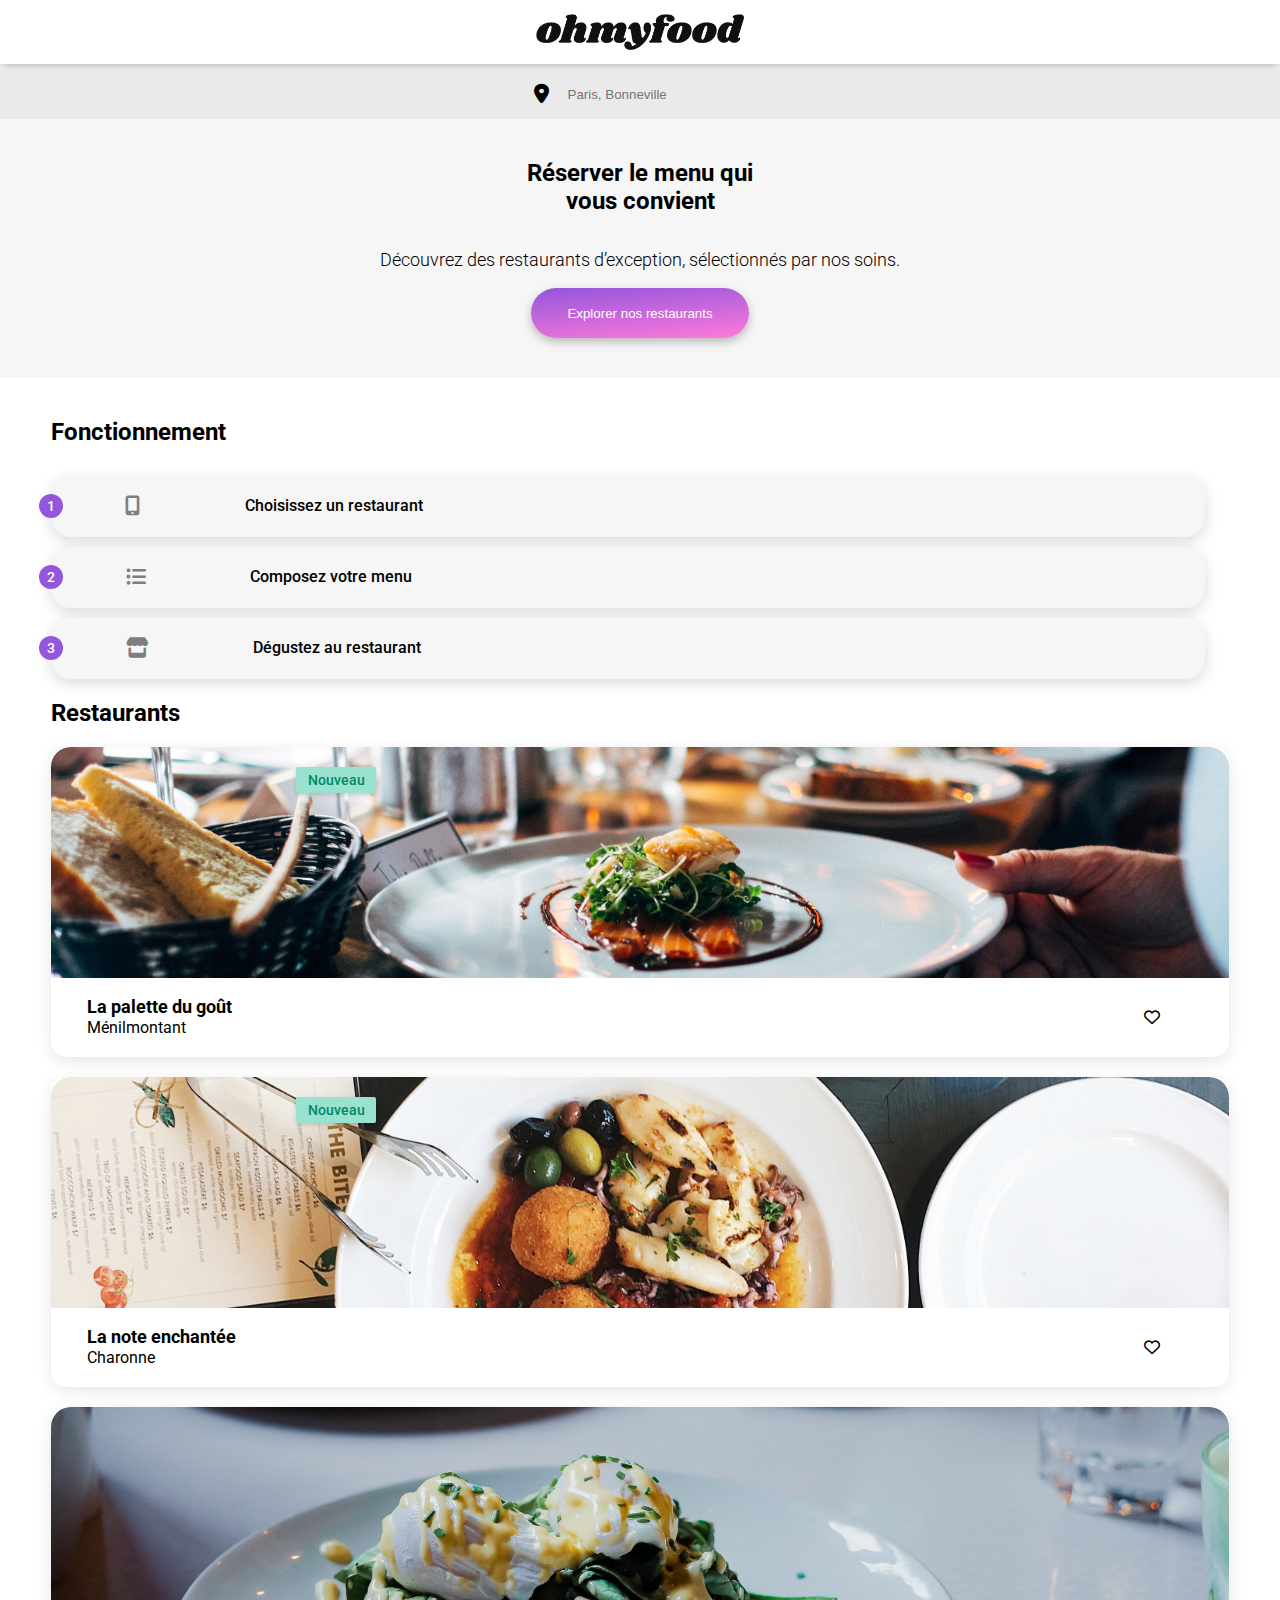
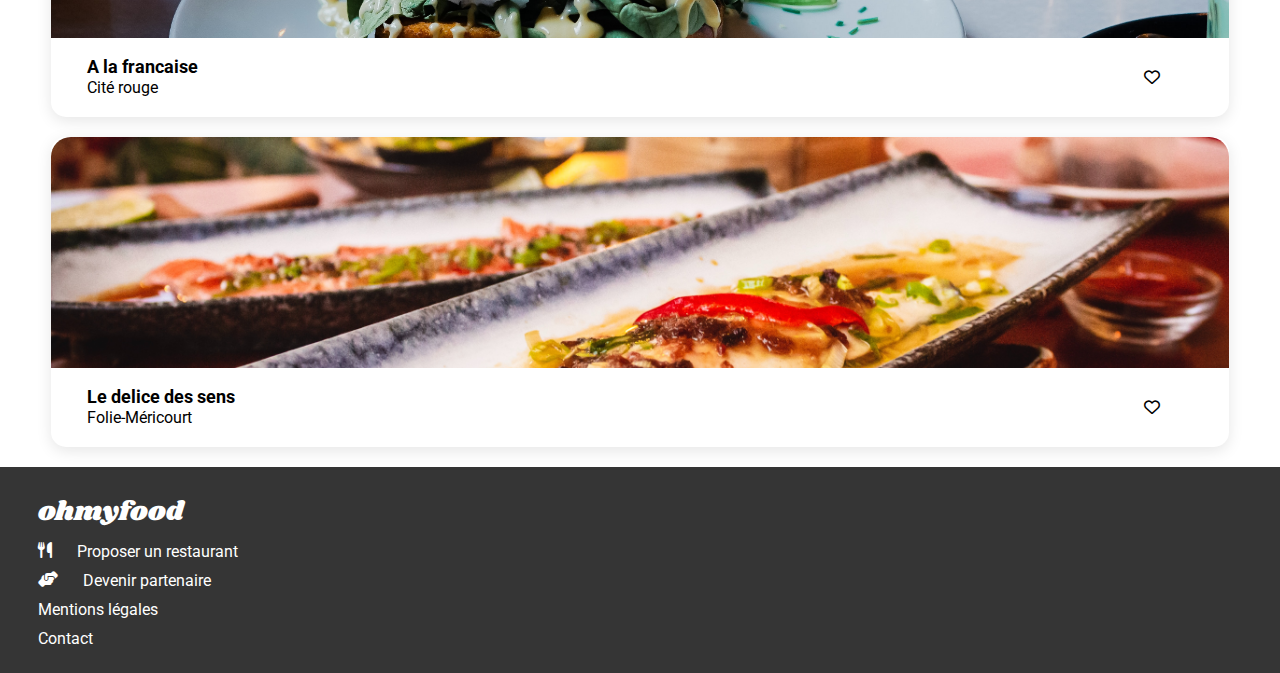
==== accueil.html @ 3ce8459c "wip" ====
<!DOCTYPE html>
<html lang="fr">
<head>
    <meta charset="UTF-8">
    <meta charset="utf-8">
    <meta name="viewport" content="width=device-width initial-scale=1.0">
    <meta name="format-detection" content="telephone=no">
    <meta http-equiv="X-UA-Compatible" content="IE=edge">
    <link rel="stylesheet" href="https://cdnjs.cloudflare.com/ajax/libs/font-awesome/6.2.0/css/all.css">
    <link rel="stylesheet" href="css/style.css">
    <title>OhmyFood</title>
</head>
<body>
   <header>
     <div class="logo"><img src="images/logo/ohmyfood.png" alt="logo ohmyfood"></div>
   </header>
   <main>
       <section class="top">
           <form class="localisation" >
               <label for="city"> <i class="fa-sharp fa-solid fa-location-dot fa-lg"></i></label>
               <input type="text" id="city" placeholder="Paris, Bonneville" name="city">
           </form>
           <div class="title">
               <h1>Réserver le menu qui vous convient</h1>
               <p>Découvrez des restaurants d’exception, sélectionnés par nos soins.</p>
               <button type="button">Explorer nos restaurants </button>
           </div>
       </section>
       <section class="fonctionnement">
           <h2>Fonctionnement</h2>
           <div class="wrap-menu">
               <div class="choix-restaurant">
                   <div class="number">
                       1
                   </div>
                   <div class="icone-choix-restaurant"><i class="fa-solid fa-mobile-screen-button"></i></div>
                   <div class="text">Choisissez un restaurant</div>
               </div>
               <div class="composer-menu">
                   <div class="number">
                           <div>2</div>
                   </div>
                   <div class="icone-composez-menu"><i class="fa-solid fa-list-ul"></i></div>
                   <div class="text">Composez votre menu</div>
               </div>
               <div class="degustez-restaurant">
                   <div class="number">
                       <div>3</div>
                   </div>
                   <div class="icone-composez-menu"><i class="fa-solid fa-store"></i></div>
                   <div class="text">Dégustez au restaurant</div>
               </div>
           </div>
       </section>
       <section class="restaurants">
           <h2>Restaurants</h2>
           <article class="card-menu">
               <div class="img-card">
                   <img
                           src="images/restaurants/palette-du-gout.jpg"
                           alt="image palette du gout">
                   <div class="new">Nouveau</div>
               </div>
               <div class="wrap">
                   <div class="wrap-text">
                       <div class="card-title">
                               <h3>La palette du goût</h3>
                       </div>
                       <div class="card-description">
                           Ménilmontant
                       </div>
                   </div>
                   <div class="heart">
                       <i class="fa-regular fa-heart"></i>
                   </div>

               </div>
           </article>
           <article class="card-menu">
               <div class="img-card">
                   <img
                           src="images/restaurants/note-enchantee.jpg"
                           alt="image note enchantee">
                   <div class="new">Nouveau</div>
               </div>
               <div class="wrap">
                   <div class="wrap-text">
                       <div class="card-title">
                         <h3>La note enchantée</h3>
                       </div>
                       <div class="card-description">
                        Charonne
                       </div>
                    </div>
                   <div class="heart">
                       <i class="fa-regular fa-heart"></i>
                   </div>
               </div>
           </article>
           <article class="card-menu">
               <div class="img-card">
                   <img
                           src="images/restaurants/a-la-francaise.jpg"
                           alt="image à la francaise">
               </div>
               <div class="wrap">
                   <div class="wrap-text">
                       <div class="card-title">
                         <h3>A la francaise</h3>
                       </div>
                       <div class="card-description">
                        Cité rouge
                       </div>
                   </div>
                   <div class="heart">
                       <i class="fa-regular fa-heart"></i>
                   </div>
               </div>
           </article>
           <article class="card-menu">
               <div class="img-card">
                   <img
                           src="images/restaurants/delice-des-sens.jpg"
                           alt="image délices des sens">
               </div>
               <div class="wrap">
                   <div class="wrap-text">
                       <div class="card-title">
                         <h3>Le delice des sens</h3>
                       </div>
                       <div class="card-description">
                        Folie-Méricourt
                       </div>
                   </div>
                   <div class="heart">
                       <i class="fa-regular fa-heart"></i>
                   </div>
               </div>
           </article>
       </section>
   </main>
<footer>
    <div class="logo-txt">ohmyfood</div>
    <div class="wrap-links">
        <div class="link">
            <i class="fa-solid fa-utensils"></i>
            <div>Proposer un restaurant</div>
        </div>
        <div class="link">
            <i class="fa-sharp fa-solid fa-handshake-angle"></i>
            <div>Devenir partenaire</div>
        </div>
        <div class="link">
            <div>Mentions légales</div>
        </div>
        <div class="link">
            <div>Contact</div>
        </div>
    </div>
</footer>
</body>
</html>
---- css/style.css ----
@import url('https://fonts.googleapis.com/css?family=Roboto');
@import url('https://fonts.googleapis.com/css?family=Shrikhand');


body {
    padding: 0;
    margin: 0 0;
    font-family: Roboto, sans-serif;
}

header {
    padding: 14px 0;
    display: flex;
    flex-direction: row;
    justify-content: center;
    align-items: center;
    box-shadow: 0 4px 10px 0 rgba(0, 0, 0, 0.25);
}

.logo {
    height: 36px
}

.logo img {
    height: 100%;
    object-fit: cover;
}

.top {

}

.localisation {
    margin-top: 0;
    background: #EAEAEA;
    display: flex;
    height: 50px;
    justify-content: center;
    align-items: center;
    gap: 17px;
    flex-shrink: 0;
}

.localisation input{
    border : 0;
    background: #EAEAEA;
}

main  {
    margin-top:5px;
    display: flex;
    flex-direction: column;
}

.title {
    background: #F6F6F6;
    padding-top: 40px;
    padding-bottom: 40px;
    display: flex;
    flex-direction: column;
    flex-shrink: 0;
    justify-content: center;
    align-items: center;
}

h1 {
    margin-top: 0;
    width: 275px;
    font-size: 24px;
    font-style: normal;
    font-weight: 700;
    line-height: normal;
    text-align: center;
}

.title p {
    font-size: 18px;
    font-style: normal;
    font-weight: 300;
    text-align: center;
}

.title button {
    color: white;
    border-radius: 25px;
    background: linear-gradient(175deg, #9356DC 0%, #FF79DA 100%);
    height: 50px;
    width: 218px;
    box-shadow: 0 4px 10px 0 rgba(0, 0, 0, 0.25);
    border:0;
}

.fonctionnement {
    padding-top: 20px;
    padding-left: 4%;
    padding-right:4%;
    display: flex;
    flex-direction: column;
}

.choix-restaurant,
.composer-menu,
.degustez-restaurant  {
    position: relative;
    width: calc(100% - 8%);
    margin-top: 10px;
    padding-left: 6%;
    display: flex;
    flex-direction: row;
    padding-top: 20px;
    padding-bottom: 20px;
    border-radius: 20px;
    background: #F6F6F6;
    box-shadow: 0 4px 15px 0 rgba(0, 0, 0, 0.15);
    font-size: 16px;
    font-style: normal;
    font-weight: 500;
    line-height: normal;

}

.number {
    display: flex;
    align-items: center;
    justify-content: center;
    font-size: 14px;
    color: white;
    height: 24px;
    width: 24px;
    background-color : #9356DC;
    border-radius: 50%;
    position: absolute;
    top: 30%;
    left: -12px;
}

.choix-restaurant i,
.composer-menu i,
.degustez-restaurant i {
    width: 30%;
    padding-left:20%;
    color:  #7E7E7E;
    font-size: 20px;
}

.fonctionnement .text {
    padding-left: 10%;
    width: 60%;
    font-size: 16px;
}

.restaurants {
 padding-left: 4%;
 padding-right: 4%;
}

.new {
    position: absolute;
    width: 80px;

    border-radius: 2px;
    background: #99E2D0;
    box-shadow: 0 2px 4px 0 rgba(0, 0, 0, 0.15);
    color: #008766;
    text-align: center;
    font-family: Roboto, sans-serif;
    font-size: 14px;
    font-style: normal;
    font-weight: 500;
    line-height: normal;
    top: 20px;
    left:245px;
    padding-top:5px;
    padding-bottom: 5px;
}

.card-menu {
    border-radius: 15px;
    width: 100%;
    box-shadow: 0 4px 15px 0 rgba(0, 0, 0, 0.10);
    padding-bottom: 20px;
    margin-bottom: 20px;
}

.img-card {
    position :relative;
    height: 231px;
    width: 100%;
}

.img-card img {
    border-radius: 20px 20px 0 0;
    width: 100%;
    height: 100%;
    object-fit: cover;
}


.wrap {
    padding-left: 3%;
    padding-right: 3%;
    display: flex;
    justify-content: space-between;
}

.wrap-text {
    display: flex;
    flex-direction: column;
    width: 60%;
}
.card-title {
    display: flex;
    height: 40px;
}

.first-line {
    display: flex;
   justify-content: space-between;
}

h3 {
    font-size: 18px;
    font-style: normal;
    font-weight: 700;
    line-height: normal;
}

.heart {
    padding-top: 30px;
    padding-right: 3%;
}

footer {
    padding-top: 15px;
    padding-bottom: 15px;
    background-color: #353535;
    display: flex;
    flex-direction: column;
    padding-left: 3%;
    color: white;
}

.logo-txt {
    padding-top:10px;
    padding-bottom: 10px;
    font-family: Shrikhand, sans-serif;
    font-size: 27px;
}

.link {
    display: flex;
    padding-bottom:10px;
}

.link i {
    padding-right :2%;
}
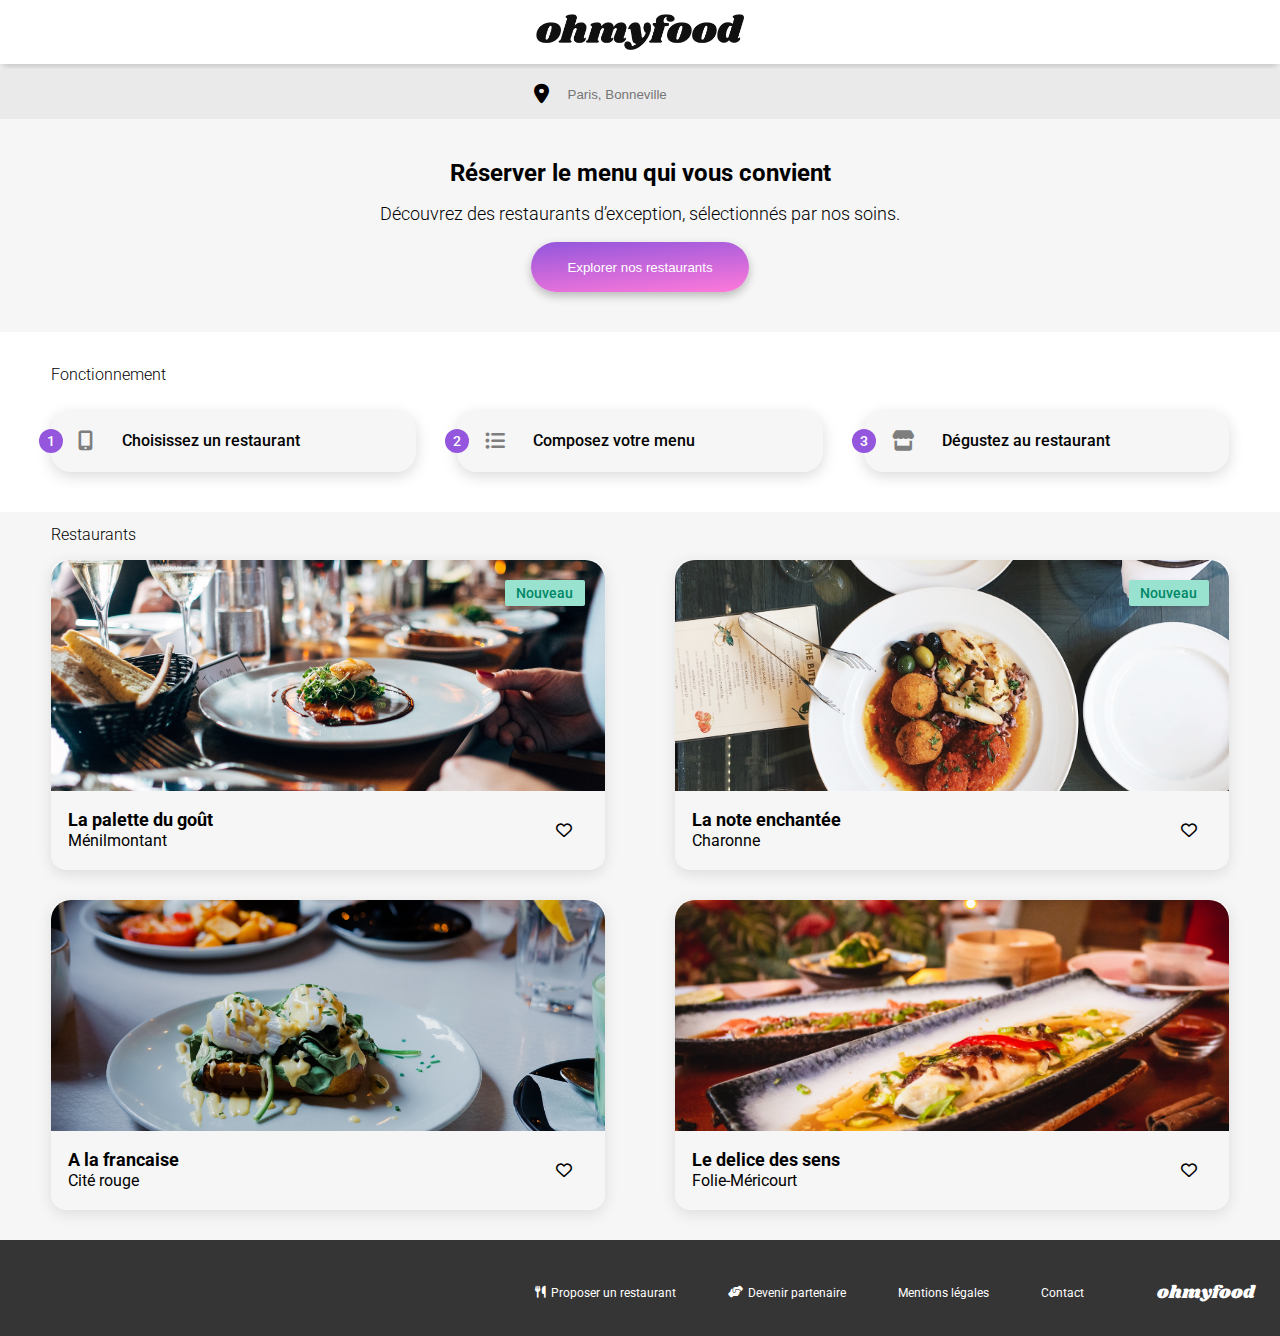
==== commit 837427c8: "mode desktop" ====
--- a/accueil.html
+++ b/accueil.html
@@ -54,89 +54,91 @@
        </section>
        <section class="restaurants">
            <h2>Restaurants</h2>
-           <article class="card-menu">
-               <div class="img-card">
-                   <img
-                           src="images/restaurants/palette-du-gout.jpg"
-                           alt="image palette du gout">
-                   <div class="new">Nouveau</div>
-               </div>
-               <div class="wrap">
-                   <div class="wrap-text">
-                       <div class="card-title">
+           <div class="wrap-articles">
+               <article class="card-menu">
+                   <div class="img-card">
+                       <img
+                               src="images/restaurants/palette-du-gout.jpg"
+                               alt="image palette du gout">
+                       <div class="new">Nouveau</div>
+                   </div>
+                   <div class="wrap">
+                       <div class="wrap-text">
+                           <div class="card-title">
                                <h3>La palette du goût</h3>
+                           </div>
+                           <div class="card-description">
+                               Ménilmontant
+                           </div>
                        </div>
-                       <div class="card-description">
-                           Ménilmontant
+                       <div class="heart">
+                           <i class="fa-regular fa-heart"></i>
+                       </div>
+
+                   </div>
+               </article>
+               <article class="card-menu">
+                   <div class="img-card">
+                       <img
+                               src="images/restaurants/note-enchantee.jpg"
+                               alt="image note enchantee">
+                       <div class="new">Nouveau</div>
+                   </div>
+                   <div class="wrap">
+                       <div class="wrap-text">
+                           <div class="card-title">
+                               <h3>La note enchantée</h3>
+                           </div>
+                           <div class="card-description">
+                               Charonne
+                           </div>
+                       </div>
+                       <div class="heart">
+                           <i class="fa-regular fa-heart"></i>
                        </div>
                    </div>
-                   <div class="heart">
-                       <i class="fa-regular fa-heart"></i>
+               </article>
+               <article class="card-menu">
+                   <div class="img-card">
+                       <img
+                               src="images/restaurants/a-la-francaise.jpg"
+                               alt="image à la francaise">
                    </div>
-
-               </div>
-           </article>
-           <article class="card-menu">
-               <div class="img-card">
-                   <img
-                           src="images/restaurants/note-enchantee.jpg"
-                           alt="image note enchantee">
-                   <div class="new">Nouveau</div>
-               </div>
-               <div class="wrap">
-                   <div class="wrap-text">
-                       <div class="card-title">
-                         <h3>La note enchantée</h3>
+                   <div class="wrap">
+                       <div class="wrap-text">
+                           <div class="card-title">
+                               <h3>A la francaise</h3>
+                           </div>
+                           <div class="card-description">
+                               Cité rouge
+                           </div>
                        </div>
-                       <div class="card-description">
-                        Charonne
-                       </div>
-                    </div>
-                   <div class="heart">
-                       <i class="fa-regular fa-heart"></i>
-                   </div>
-               </div>
-           </article>
-           <article class="card-menu">
-               <div class="img-card">
-                   <img
-                           src="images/restaurants/a-la-francaise.jpg"
-                           alt="image à la francaise">
-               </div>
-               <div class="wrap">
-                   <div class="wrap-text">
-                       <div class="card-title">
-                         <h3>A la francaise</h3>
-                       </div>
-                       <div class="card-description">
-                        Cité rouge
+                       <div class="heart">
+                           <i class="fa-regular fa-heart"></i>
                        </div>
                    </div>
-                   <div class="heart">
-                       <i class="fa-regular fa-heart"></i>
+               </article>
+               <article class="card-menu">
+                   <div class="img-card">
+                       <img
+                               src="images/restaurants/delice-des-sens.jpg"
+                               alt="image délices des sens">
                    </div>
-               </div>
-           </article>
-           <article class="card-menu">
-               <div class="img-card">
-                   <img
-                           src="images/restaurants/delice-des-sens.jpg"
-                           alt="image délices des sens">
-               </div>
-               <div class="wrap">
-                   <div class="wrap-text">
-                       <div class="card-title">
-                         <h3>Le delice des sens</h3>
+                   <div class="wrap">
+                       <div class="wrap-text">
+                           <div class="card-title">
+                               <h3>Le delice des sens</h3>
+                           </div>
+                           <div class="card-description">
+                               Folie-Méricourt
+                           </div>
                        </div>
-                       <div class="card-description">
-                        Folie-Méricourt
+                       <div class="heart">
+                           <i class="fa-regular fa-heart"></i>
                        </div>
                    </div>
-                   <div class="heart">
-                       <i class="fa-regular fa-heart"></i>
-                   </div>
-               </div>
-           </article>
+               </article>
+           </div>
        </section>
    </main>
 <footer>
@@ -154,7 +156,7 @@
             <div>Mentions légales</div>
         </div>
         <div class="link">
-            <div>Contact</div>
+            <a href="mailto:contact@ohmyfood.com">Contact</a>
         </div>
     </div>
 </footer>
--- a/css/style.css
+++ b/css/style.css
@@ -1,6 +1,5 @@
 @import url('https://fonts.googleapis.com/css?family=Roboto');
 @import url('https://fonts.googleapis.com/css?family=Shrikhand');
-
 
 body {
     padding: 0;
@@ -26,8 +25,14 @@
     object-fit: cover;
 }
 
-.top {
-
+.img-baniere {
+    height: 275px;
+}
+
+.img-baniere img {
+    height: 100%;
+    width: 100%;
+    object-fit: cover;
 }
 
 .localisation {
@@ -157,7 +162,6 @@
 .new {
     position: absolute;
     width: 80px;
-
     border-radius: 2px;
     background: #99E2D0;
     box-shadow: 0 2px 4px 0 rgba(0, 0, 0, 0.15);
@@ -169,7 +173,7 @@
     font-weight: 500;
     line-height: normal;
     top: 20px;
-    left:245px;
+    right:  20px;
     padding-top:5px;
     padding-bottom: 5px;
 }
@@ -240,6 +244,12 @@
     color: white;
 }
 
+footer a {
+    text-decoration: none;
+    color: inherit;
+    font-size: inherit;
+}
+
 .logo-txt {
     padding-top:10px;
     padding-bottom: 10px;
@@ -253,5 +263,126 @@
 }
 
 .link i {
-    padding-right :2%;
+    padding-right :5px;
+}
+
+/*menu*/
+.entrees ,
+.plats,
+.desserts {
+    margin-bottom:10px;
+    padding-left: 3%;
+    padding-right: 4%;
+}
+
+.wrap-title {
+    display: flex;
+    justify-content: space-between;
+    align-items: center;
+    padding-right: 3%;
+}
+
+h2 {
+    color: #000;
+    font-family: Roboto, sans-serif;
+    font-size: 16px;
+    font-style: normal;
+    font-weight: 300;
+    line-height: normal;
+    text-transform: uppercase;
+}
+
+h2::after {
+    content: "";
+    display: block;
+    width: 10%;
+    height: 3px;
+    background: #99E2D0;
+}
+
+button:hover {
+    background-color: rgba(255, 255, 255, 0.5);
+}
+
+@media screen and (min-width: 990px) {
+
+    h1 {
+        width: auto;
+    }
+
+    .title p {
+        margin-top: 0;
+    }
+
+    h2 {
+        text-transform: none;
+    }
+
+    h2::after {
+        width: 0;
+    }
+
+    .wrap-menu {
+        display: flex;
+        justify-content: space-between;
+
+    }
+
+    .choix-restaurant,
+    .composer-menu,
+    .degustez-restaurant {
+        width: 27%;
+        padding-left: 2%;
+        padding-right: 2%;
+    }
+
+    .fonctionnement .text {
+        width: auto;
+    }
+
+    .restaurants {
+        margin-top : 40px;
+        background-color: #F6F6F6;
+    }
+
+    .wrap-articles {
+        display: flex;
+        flex-wrap: wrap;
+        justify-content: space-between;
+    }
+
+    .card-menu {
+        width: 47%;
+        margin-bottom: 30px;
+    }
+
+    footer {
+        flex-direction: row-reverse;
+        align-items: center;
+        padding-top: 30px;
+        padding-bottom: 20px;
+    }
+
+    footer .logo-txt {
+        font-family: Shrikhand, sans-serif;
+        font-size: 18px;
+        width:10%;
+        padding-right: 2%;
+    }
+
+    footer .wrap-links {
+        padding-right: 5%;
+        padding-left: 40%;
+        padding-top: 10px;
+        display: flex;
+        flex-direction: row;
+        justify-content: space-between;
+        width: 90%;
+    }
+
+    footer .link {
+        font-size: 12px;
+        padding-right: 2%;
+    }
+
 }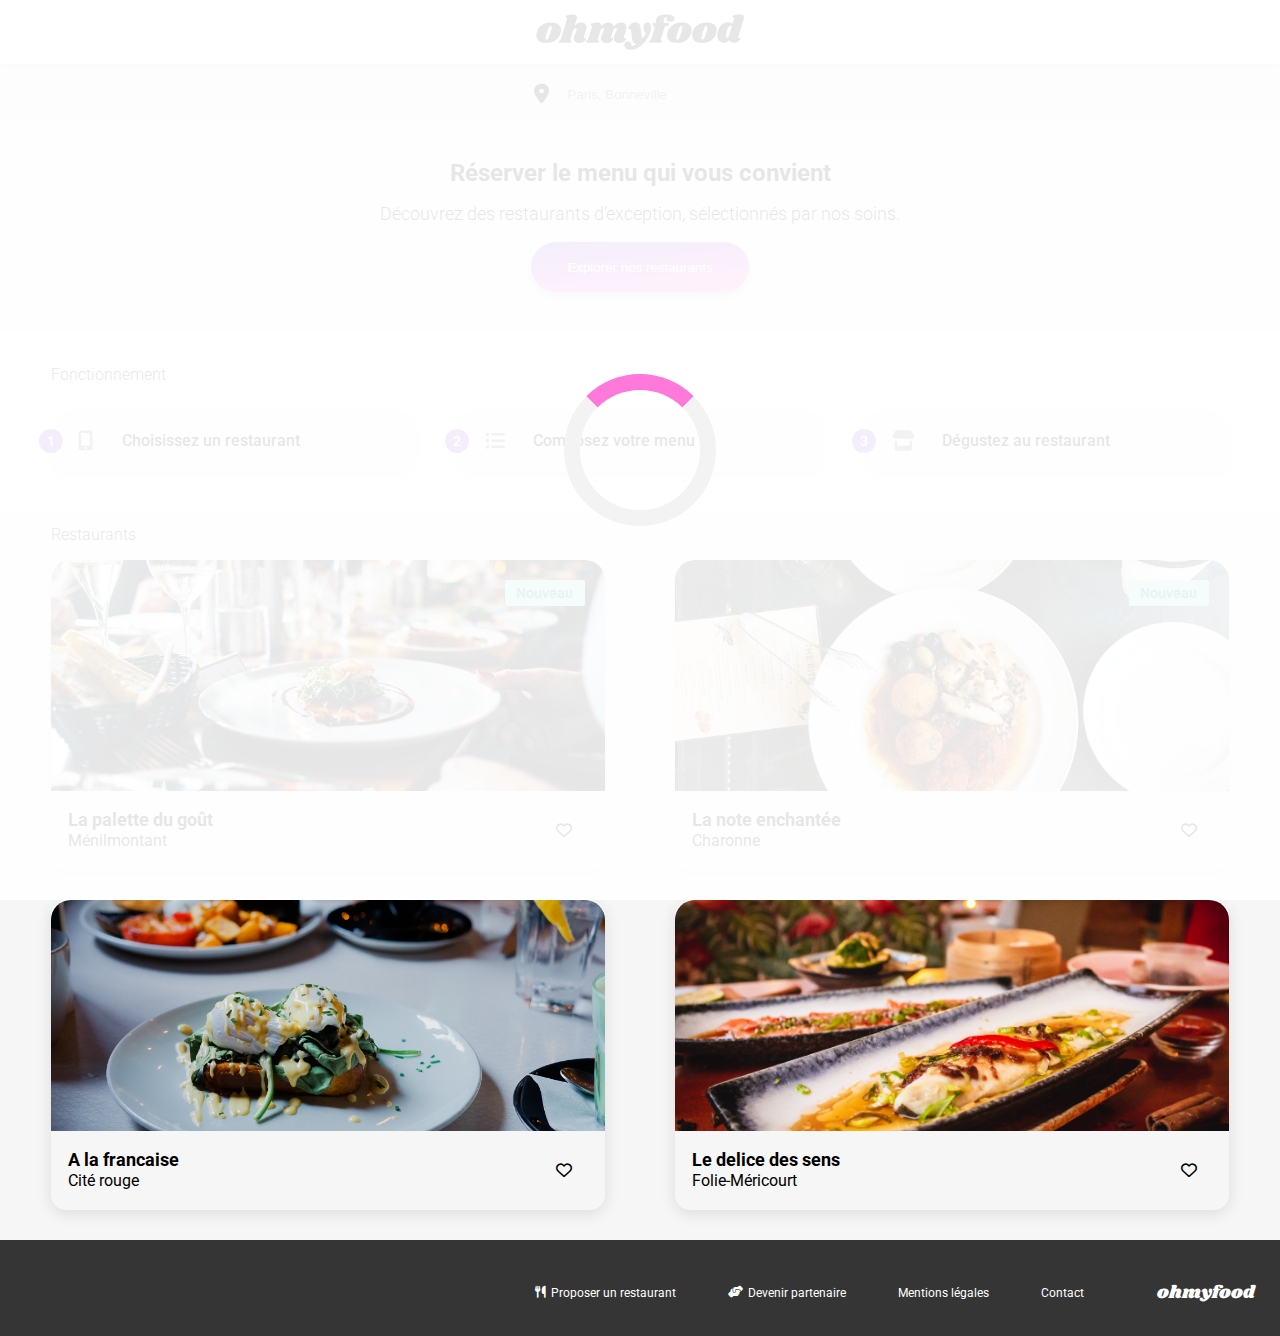
==== commit bcc04bb1: "ajout animations" ====
--- a/accueil.html
+++ b/accueil.html
@@ -10,10 +10,12 @@
     <link rel="stylesheet" href="css/style.css">
     <title>OhmyFood</title>
 </head>
+<div class="loader"></div>
 <body>
    <header>
      <div class="logo"><img src="images/logo/ohmyfood.png" alt="logo ohmyfood"></div>
    </header>
+   <div class="lds-ring"><div></div><div></div><div></div><div></div></div>
    <main>
        <section class="top">
            <form class="localisation" >
@@ -55,89 +57,100 @@
        <section class="restaurants">
            <h2>Restaurants</h2>
            <div class="wrap-articles">
-               <article class="card-menu">
-                   <div class="img-card">
-                       <img
-                               src="images/restaurants/palette-du-gout.jpg"
-                               alt="image palette du gout">
-                       <div class="new">Nouveau</div>
-                   </div>
-                   <div class="wrap">
-                       <div class="wrap-text">
-                           <div class="card-title">
-                               <h3>La palette du goût</h3>
+               <a href="menus/palette-du-gout.html">
+                   <article class="card-menu">
+                       <div class="img-card">
+                           <img
+                                   src="images/restaurants/palette-du-gout.jpg"
+                                   alt="image palette du gout">
+                           <div class="new">Nouveau</div>
+                       </div>
+                       <div class="wrap">
+                           <div class="wrap-text">
+                               <div class="card-title">
+                                   <h3>La palette du goût</h3>
+                               </div>
+                               <div class="card-description">
+                                   Ménilmontant
+                               </div>
                            </div>
-                           <div class="card-description">
-                               Ménilmontant
+                           <div class="heart">
+                               <span class="heart-solid"><i class="fas fa-heart"></i></span>
+                               <span class="heart-regular"><i class="fa-regular fa-heart"></i></span>
                            </div>
                        </div>
-                       <div class="heart">
-                           <i class="fa-regular fa-heart"></i>
+                   </article>
+               </a>
+               <a href="menus/la-note-enchantee.html">
+                   <article class="card-menu">
+                       <div class="img-card">
+                           <img
+                                   src="images/restaurants/note-enchantee.jpg"
+                                   alt="image note enchantee">
+                           <div class="new">Nouveau</div>
                        </div>
-
-                   </div>
-               </article>
-               <article class="card-menu">
-                   <div class="img-card">
-                       <img
-                               src="images/restaurants/note-enchantee.jpg"
-                               alt="image note enchantee">
-                       <div class="new">Nouveau</div>
-                   </div>
-                   <div class="wrap">
-                       <div class="wrap-text">
-                           <div class="card-title">
-                               <h3>La note enchantée</h3>
+                       <div class="wrap">
+                           <div class="wrap-text">
+                               <div class="card-title">
+                                   <h3>La note enchantée</h3>
+                               </div>
+                               <div class="card-description">
+                                   Charonne
+                               </div>
                            </div>
-                           <div class="card-description">
-                               Charonne
+                           <div class="heart">
+                               <span class="heart-solid"><i class="fas fa-heart"></i></span>
+                               <span class="heart-regular"><i class="fa-regular fa-heart"></i></span>
                            </div>
                        </div>
-                       <div class="heart">
-                           <i class="fa-regular fa-heart"></i>
+                   </article>
+               </a>
+               <a href="menus/a-la-francaise.html">
+                   <article class="card-menu">
+                       <div class="img-card">
+                           <img
+                                   src="images/restaurants/a-la-francaise.jpg"
+                                   alt="image à la francaise">
                        </div>
-                   </div>
-               </article>
-               <article class="card-menu">
-                   <div class="img-card">
-                       <img
-                               src="images/restaurants/a-la-francaise.jpg"
-                               alt="image à la francaise">
-                   </div>
-                   <div class="wrap">
-                       <div class="wrap-text">
-                           <div class="card-title">
-                               <h3>A la francaise</h3>
+                       <div class="wrap">
+                           <div class="wrap-text">
+                               <div class="card-title">
+                                   <h3>A la francaise</h3>
+                               </div>
+                               <div class="card-description">
+                                   Cité rouge
+                               </div>
                            </div>
-                           <div class="card-description">
-                               Cité rouge
+                           <div class="heart">
+                               <span class="heart-solid"><i class="fas fa-heart"></i></span>
+                               <span class="heart-regular"><i class="fa-regular fa-heart"></i></span>
                            </div>
                        </div>
-                       <div class="heart">
-                           <i class="fa-regular fa-heart"></i>
+                   </article>
+               </a>
+               <a href="menus/delice-des-sens.html">
+                   <article class="card-menu">
+                       <div class="img-card">
+                           <img
+                                   src="images/restaurants/delice-des-sens.jpg"
+                                   alt="image délices des sens">
                        </div>
-                   </div>
-               </article>
-               <article class="card-menu">
-                   <div class="img-card">
-                       <img
-                               src="images/restaurants/delice-des-sens.jpg"
-                               alt="image délices des sens">
-                   </div>
-                   <div class="wrap">
-                       <div class="wrap-text">
-                           <div class="card-title">
-                               <h3>Le delice des sens</h3>
+                       <div class="wrap">
+                           <div class="wrap-text">
+                               <div class="card-title">
+                                   <h3>Le delice des sens</h3>
+                               </div>
+                               <div class="card-description">
+                                   Folie-Méricourt
+                               </div>
                            </div>
-                           <div class="card-description">
-                               Folie-Méricourt
+                           <div class="heart">
+                               <span class="heart-solid"><i class="fas fa-heart"></i></span>
+                               <span class="heart-regular"><i class="fa-regular fa-heart"></i></span>
                            </div>
                        </div>
-                       <div class="heart">
-                           <i class="fa-regular fa-heart"></i>
-                       </div>
-                   </div>
-               </article>
+                   </article>
+               </a>
            </div>
        </section>
    </main>
--- a/css/style.css
+++ b/css/style.css
@@ -15,6 +15,44 @@
     align-items: center;
     box-shadow: 0 4px 10px 0 rgba(0, 0, 0, 0.25);
 }
+
+header a {
+    margin-right : 25%;
+}
+
+.loader {
+    position: fixed;
+    z-index: 999;
+    top: 0;
+    left: 0;
+    width: 100%;
+    height: 100%;
+    background-color: rgba(255,255,255,0.9);
+    display: flex;
+    justify-content: center;
+    align-items: center;
+    animation: fadeOut 5s forwards;
+}
+
+.loader::before {
+    content: "";
+    border: 16px solid #f3f3f3;
+    border-top: 16px solid #FF79DA;
+    border-radius: 50%;
+    width: 120px;
+    height: 120px;
+    animation: spin 3s linear infinite;
+}
+
+@keyframes spin {
+    0% { transform: rotate(0deg); }
+    100% { transform: rotate(360deg); }
+}
+
+@keyframes fadeOut {
+    to {opacity:0; pointer-events:none; display:none;}
+}
+
 
 .logo {
     height: 36px
@@ -85,6 +123,8 @@
     text-align: center;
 }
 
+
+
 .title button {
     color: white;
     border-radius: 25px;
@@ -93,6 +133,11 @@
     width: 218px;
     box-shadow: 0 4px 10px 0 rgba(0, 0, 0, 0.25);
     border:0;
+}
+
+button:hover {
+    opacity: 0.5;
+    box-shadow: 0 4px 10px 0 rgba(0, 0, 0, 1);
 }
 
 .fonctionnement {
@@ -157,6 +202,16 @@
 .restaurants {
  padding-left: 4%;
  padding-right: 4%;
+}
+
+a {
+    color: black;
+    text-decoration: none;
+}
+
+a:hover {
+    color: black;
+    text-decoration: none;
 }
 
 .new {
@@ -230,8 +285,33 @@
 }
 
 .heart {
+    position: relative;
     padding-top: 30px;
     padding-right: 3%;
+}
+
+.heart:hover .heart-solid {
+    visibility: visible;
+    opacity: 1;
+    transition: all 1s ease-in;
+}
+
+.heart:hover .heart-regular {
+    visibility: hidden;
+    opacity: 0;
+    transition: all 1s ease-in;
+}
+
+.heart-solid {
+    position: absolute;
+    top: 30px;
+    left: 0;
+    visibility: collapse;
+    opacity: 0;
+    transition: all 1s ease-out;
+    background: linear-gradient(175deg, #9356DC 0%, #FF79DA 100%);
+    -webkit-background-clip: text;
+    -webkit-text-fill-color: transparent;
 }
 
 footer {
@@ -300,11 +380,46 @@
     background: #99E2D0;
 }
 
-button:hover {
-    background-color: rgba(255, 255, 255, 0.5);
-}
+.checkmark i {
+    color: #99E2D0;
+}
+
+.checkmark {
+    display: flex;
+    justify-content: center;
+    align-items: center;
+    border-radius: 0 15.043px 15.043px 0;
+    background-color: #99E2D0;
+    height: 50.5px;
+    width: 59px;
+}
+
+.checkmark div:first-child  {
+    display: flex;
+    justify-content: center;
+    align-items: center;
+    background-color: white;
+    width: 20px;
+    height: 20px;
+    border-radius: 20px;
+}
+
+@keyframes slideInUp {
+    from {
+        transform: translate3d(0, 100%, 0);
+        visibility: visible;
+    }
+    to {
+        transform: translate3d(0, 0, 0);
+    }
+}
+
 
 @media screen and (min-width: 990px) {
+
+    header a {
+        margin-right : 40%;
+    }
 
     h1 {
         width: auto;
@@ -351,8 +466,12 @@
         justify-content: space-between;
     }
 
+    .restaurants a {
+        width: 47%;
+    }
+
     .card-menu {
-        width: 47%;
+        width: 100%;
         margin-bottom: 30px;
     }
 
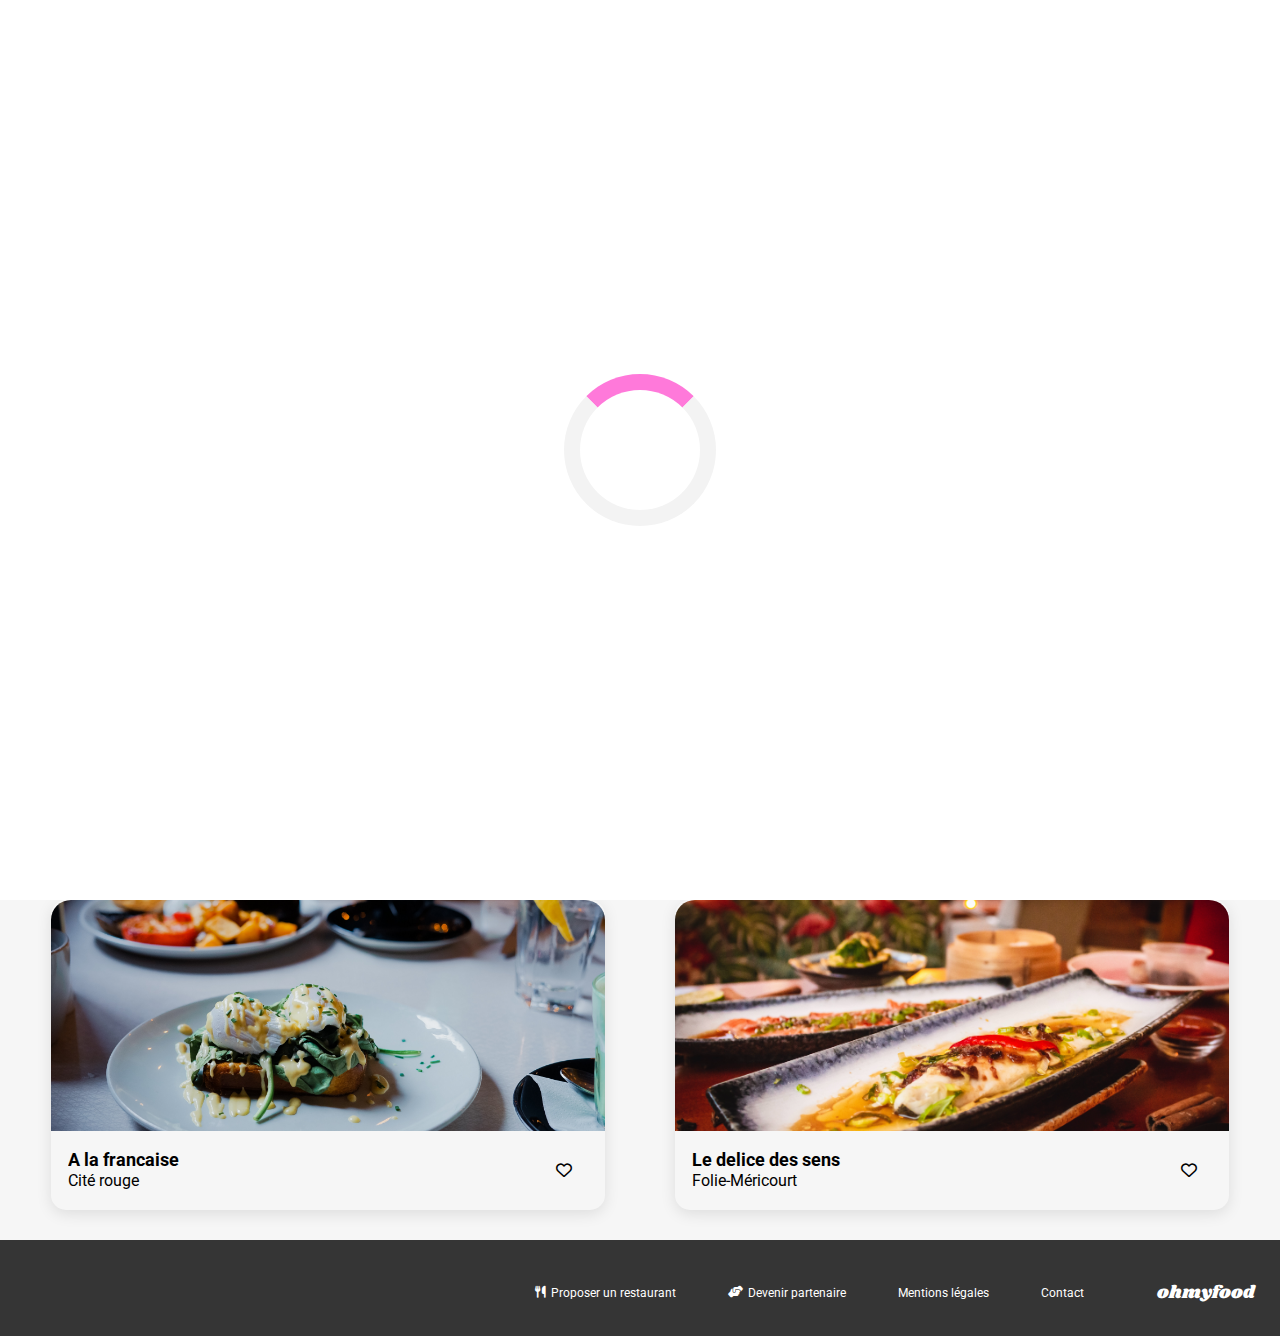
==== commit 5b7a0762: "wip" ====
--- a/accueil.html
+++ b/accueil.html
@@ -12,166 +12,166 @@
 </head>
 <div class="loader"></div>
 <body>
-   <header>
-     <div class="logo"><img src="images/logo/ohmyfood.png" alt="logo ohmyfood"></div>
-   </header>
-   <div class="lds-ring"><div></div><div></div><div></div><div></div></div>
-   <main>
-       <section class="top">
-           <form class="localisation" >
-               <label for="city"> <i class="fa-sharp fa-solid fa-location-dot fa-lg"></i></label>
-               <input type="text" id="city" placeholder="Paris, Bonneville" name="city">
-           </form>
-           <div class="title">
-               <h1>Réserver le menu qui vous convient</h1>
-               <p>Découvrez des restaurants d’exception, sélectionnés par nos soins.</p>
-               <button type="button">Explorer nos restaurants </button>
-           </div>
-       </section>
-       <section class="fonctionnement">
-           <h2>Fonctionnement</h2>
-           <div class="wrap-menu">
-               <div class="choix-restaurant">
-                   <div class="number">
-                       1
-                   </div>
-                   <div class="icone-choix-restaurant"><i class="fa-solid fa-mobile-screen-button"></i></div>
-                   <div class="text">Choisissez un restaurant</div>
-               </div>
-               <div class="composer-menu">
-                   <div class="number">
-                           <div>2</div>
-                   </div>
-                   <div class="icone-composez-menu"><i class="fa-solid fa-list-ul"></i></div>
-                   <div class="text">Composez votre menu</div>
-               </div>
-               <div class="degustez-restaurant">
-                   <div class="number">
-                       <div>3</div>
-                   </div>
-                   <div class="icone-composez-menu"><i class="fa-solid fa-store"></i></div>
-                   <div class="text">Dégustez au restaurant</div>
-               </div>
-           </div>
-       </section>
-       <section class="restaurants">
-           <h2>Restaurants</h2>
-           <div class="wrap-articles">
-               <a href="menus/palette-du-gout.html">
-                   <article class="card-menu">
-                       <div class="img-card">
-                           <img
-                                   src="images/restaurants/palette-du-gout.jpg"
-                                   alt="image palette du gout">
-                           <div class="new">Nouveau</div>
-                       </div>
-                       <div class="wrap">
-                           <div class="wrap-text">
-                               <div class="card-title">
-                                   <h3>La palette du goût</h3>
-                               </div>
-                               <div class="card-description">
-                                   Ménilmontant
-                               </div>
-                           </div>
-                           <div class="heart">
-                               <span class="heart-solid"><i class="fas fa-heart"></i></span>
-                               <span class="heart-regular"><i class="fa-regular fa-heart"></i></span>
-                           </div>
-                       </div>
-                   </article>
-               </a>
-               <a href="menus/la-note-enchantee.html">
-                   <article class="card-menu">
-                       <div class="img-card">
-                           <img
-                                   src="images/restaurants/note-enchantee.jpg"
-                                   alt="image note enchantee">
-                           <div class="new">Nouveau</div>
-                       </div>
-                       <div class="wrap">
-                           <div class="wrap-text">
-                               <div class="card-title">
-                                   <h3>La note enchantée</h3>
-                               </div>
-                               <div class="card-description">
-                                   Charonne
-                               </div>
-                           </div>
-                           <div class="heart">
-                               <span class="heart-solid"><i class="fas fa-heart"></i></span>
-                               <span class="heart-regular"><i class="fa-regular fa-heart"></i></span>
-                           </div>
-                       </div>
-                   </article>
-               </a>
-               <a href="menus/a-la-francaise.html">
-                   <article class="card-menu">
-                       <div class="img-card">
-                           <img
-                                   src="images/restaurants/a-la-francaise.jpg"
-                                   alt="image à la francaise">
-                       </div>
-                       <div class="wrap">
-                           <div class="wrap-text">
-                               <div class="card-title">
-                                   <h3>A la francaise</h3>
-                               </div>
-                               <div class="card-description">
-                                   Cité rouge
-                               </div>
-                           </div>
-                           <div class="heart">
-                               <span class="heart-solid"><i class="fas fa-heart"></i></span>
-                               <span class="heart-regular"><i class="fa-regular fa-heart"></i></span>
-                           </div>
-                       </div>
-                   </article>
-               </a>
-               <a href="menus/delice-des-sens.html">
-                   <article class="card-menu">
-                       <div class="img-card">
-                           <img
-                                   src="images/restaurants/delice-des-sens.jpg"
-                                   alt="image délices des sens">
-                       </div>
-                       <div class="wrap">
-                           <div class="wrap-text">
-                               <div class="card-title">
-                                   <h3>Le delice des sens</h3>
-                               </div>
-                               <div class="card-description">
-                                   Folie-Méricourt
-                               </div>
-                           </div>
-                           <div class="heart">
-                               <span class="heart-solid"><i class="fas fa-heart"></i></span>
-                               <span class="heart-regular"><i class="fa-regular fa-heart"></i></span>
-                           </div>
-                       </div>
-                   </article>
-               </a>
-           </div>
-       </section>
-   </main>
-<footer>
-    <div class="logo-txt">ohmyfood</div>
-    <div class="wrap-links">
-        <div class="link">
-            <i class="fa-solid fa-utensils"></i>
-            <div>Proposer un restaurant</div>
+    <header>
+        <div class="logo"><img src="images/logo/ohmyfood.png" alt="logo ohmyfood"></div>
+    </header>
+    <div class="lds-ring"><div></div><div></div><div></div><div></div></div>
+    <main>
+        <section class="top">
+            <form class="localisation" >
+                <label for="city"> <i class="fa-sharp fa-solid fa-location-dot fa-lg"></i></label>
+                <input type="text" id="city" placeholder="Paris, Bonneville" name="city">
+            </form>
+            <div class="title">
+                <h1>Réserver le menu qui vous convient</h1>
+                <p>Découvrez des restaurants d’exception, sélectionnés par nos soins.</p>
+                <button type="button">Explorer nos restaurants </button>
+            </div>
+        </section>
+        <section class="fonctionnement">
+            <h2>Fonctionnement</h2>
+            <div class="wrap-menu">
+                <div class="choix-restaurant">
+                    <div class="number">
+                        1
+                    </div>
+                    <div class="icone-choix-restaurant"><i class="fa-solid fa-mobile-screen-button"></i></div>
+                    <div class="text">Choisissez un restaurant</div>
+                </div>
+                <div class="composer-menu">
+                    <div class="number">
+                        <div>2</div>
+                    </div>
+                    <div class="icone-composez-menu"><i class="fa-solid fa-list-ul"></i></div>
+                    <div class="text">Composez votre menu</div>
+                </div>
+                <div class="degustez-restaurant">
+                    <div class="number">
+                        <div>3</div>
+                    </div>
+                    <div class="icone-composez-menu"><i class="fa-solid fa-store"></i></div>
+                    <div class="text">Dégustez au restaurant</div>
+                </div>
+            </div>
+        </section>
+        <section class="restaurants">
+            <h2>Restaurants</h2>
+            <div class="wrap-articles">
+                <a href="menus/palette-du-gout.html">
+                    <article class="card-menu">
+                        <div class="img-card">
+                            <img
+                                    src="images/restaurants/palette-du-gout.jpg"
+                                    alt="image palette du gout">
+                            <div class="new">Nouveau</div>
+                        </div>
+                        <div class="wrap">
+                            <div class="wrap-text">
+                                <div class="card-title">
+                                    <h3>La palette du goût</h3>
+                                </div>
+                                <div class="card-description">
+                                    Ménilmontant
+                                </div>
+                            </div>
+                            <div class="heart">
+                                <span class="heart-solid"><i class="fas fa-heart"></i></span>
+                                <span class="heart-regular"><i class="fa-regular fa-heart"></i></span>
+                            </div>
+                        </div>
+                    </article>
+                </a>
+                <a href="menus/la-note-enchantee.html">
+                    <article class="card-menu">
+                        <div class="img-card">
+                            <img
+                                    src="images/restaurants/note-enchantee.jpg"
+                                    alt="image note enchantee">
+                            <div class="new">Nouveau</div>
+                        </div>
+                        <div class="wrap">
+                            <div class="wrap-text">
+                                <div class="card-title">
+                                    <h3>La note enchantée</h3>
+                                </div>
+                                <div class="card-description">
+                                    Charonne
+                                </div>
+                            </div>
+                            <div class="heart">
+                                <span class="heart-solid"><i class="fas fa-heart"></i></span>
+                                <span class="heart-regular"><i class="fa-regular fa-heart"></i></span>
+                            </div>
+                        </div>
+                    </article>
+                </a>
+                <a href="menus/a-la-francaise.html">
+                    <article class="card-menu">
+                        <div class="img-card">
+                            <img
+                                    src="images/restaurants/a-la-francaise.jpg"
+                                    alt="image à la francaise">
+                        </div>
+                        <div class="wrap">
+                            <div class="wrap-text">
+                                <div class="card-title">
+                                    <h3>A la francaise</h3>
+                                </div>
+                                <div class="card-description">
+                                    Cité rouge
+                                </div>
+                            </div>
+                            <div class="heart">
+                                <span class="heart-solid"><i class="fas fa-heart"></i></span>
+                                <span class="heart-regular"><i class="fa-regular fa-heart"></i></span>
+                            </div>
+                        </div>
+                    </article>
+                </a>
+                <a href="menus/delice-des-sens.html">
+                    <article class="card-menu">
+                        <div class="img-card">
+                            <img
+                                    src="images/restaurants/delice-des-sens.jpg"
+                                    alt="image délices des sens">
+                        </div>
+                        <div class="wrap">
+                            <div class="wrap-text">
+                                <div class="card-title">
+                                    <h3>Le delice des sens</h3>
+                                </div>
+                                <div class="card-description">
+                                    Folie-Méricourt
+                                </div>
+                            </div>
+                            <div class="heart">
+                                <span class="heart-solid"><i class="fas fa-heart"></i></span>
+                                <span class="heart-regular"><i class="fa-regular fa-heart"></i></span>
+                            </div>
+                        </div>
+                    </article>
+                </a>
+            </div>
+        </section>
+    </main>
+    <footer>
+        <div class="logo-txt">ohmyfood</div>
+        <div class="wrap-links">
+            <div class="link">
+                <i class="fa-solid fa-utensils"></i>
+                <div>Proposer un restaurant</div>
+            </div>
+            <div class="link">
+                <i class="fa-sharp fa-solid fa-handshake-angle"></i>
+                <div>Devenir partenaire</div>
+            </div>
+            <div class="link">
+                <div>Mentions légales</div>
+            </div>
+            <div class="link">
+                <a href="mailto:contact@ohmyfood.com">Contact</a>
+            </div>
         </div>
-        <div class="link">
-            <i class="fa-sharp fa-solid fa-handshake-angle"></i>
-            <div>Devenir partenaire</div>
-        </div>
-        <div class="link">
-            <div>Mentions légales</div>
-        </div>
-        <div class="link">
-            <a href="mailto:contact@ohmyfood.com">Contact</a>
-        </div>
-    </div>
-</footer>
+    </footer>
 </body>
 </html>--- a/css/style.css
+++ b/css/style.css
@@ -2,9 +2,11 @@
 @import url('https://fonts.googleapis.com/css?family=Shrikhand');
 
 body {
+    height: 100%;
     padding: 0;
-    margin: 0 0;
+    margin: 0 auto;
     font-family: Roboto, sans-serif;
+    max-width: 1440px;
 }
 
 header {
@@ -27,11 +29,11 @@
     left: 0;
     width: 100%;
     height: 100%;
-    background-color: rgba(255,255,255,0.9);
-    display: flex;
-    justify-content: center;
-    align-items: center;
-    animation: fadeOut 5s forwards;
+    background-color: rgba(255,255,255,1);
+    display: flex;
+    justify-content: center;
+    align-items: center;
+    animation: fadeOut 12s forwards;
 }
 
 .loader::before {
@@ -93,6 +95,7 @@
     margin-top:5px;
     display: flex;
     flex-direction: column;
+    flex-grow:1; /* 4 */
 }
 
 .title {
@@ -191,6 +194,10 @@
     padding-left:20%;
     color:  #7E7E7E;
     font-size: 20px;
+}
+
+.wrap-menu i:hover {
+    color: #9356DC;
 }
 
 .fonctionnement .text {
@@ -265,7 +272,11 @@
 .wrap-text {
     display: flex;
     flex-direction: column;
-    width: 60%;
+    justify-content: center;
+    width: 97%;
+    white-space: nowrap;
+    overflow: hidden;
+    text-overflow: ellipsis;
 }
 .card-title {
     display: flex;
@@ -282,6 +293,8 @@
     font-style: normal;
     font-weight: 700;
     line-height: normal;
+    white-space: nowrap;
+    text-overflow: ellipsis;
 }
 
 .heart {
@@ -390,8 +403,9 @@
     align-items: center;
     border-radius: 0 15.043px 15.043px 0;
     background-color: #99E2D0;
-    height: 50.5px;
-    width: 59px;
+    height: 100%;
+    width: 0;
+    visibility: hidden;
 }
 
 .checkmark div:first-child  {
@@ -404,15 +418,7 @@
     border-radius: 20px;
 }
 
-@keyframes slideInUp {
-    from {
-        transform: translate3d(0, 100%, 0);
-        visibility: visible;
-    }
-    to {
-        transform: translate3d(0, 0, 0);
-    }
-}
+
 
 
 @media screen and (min-width: 990px) {
